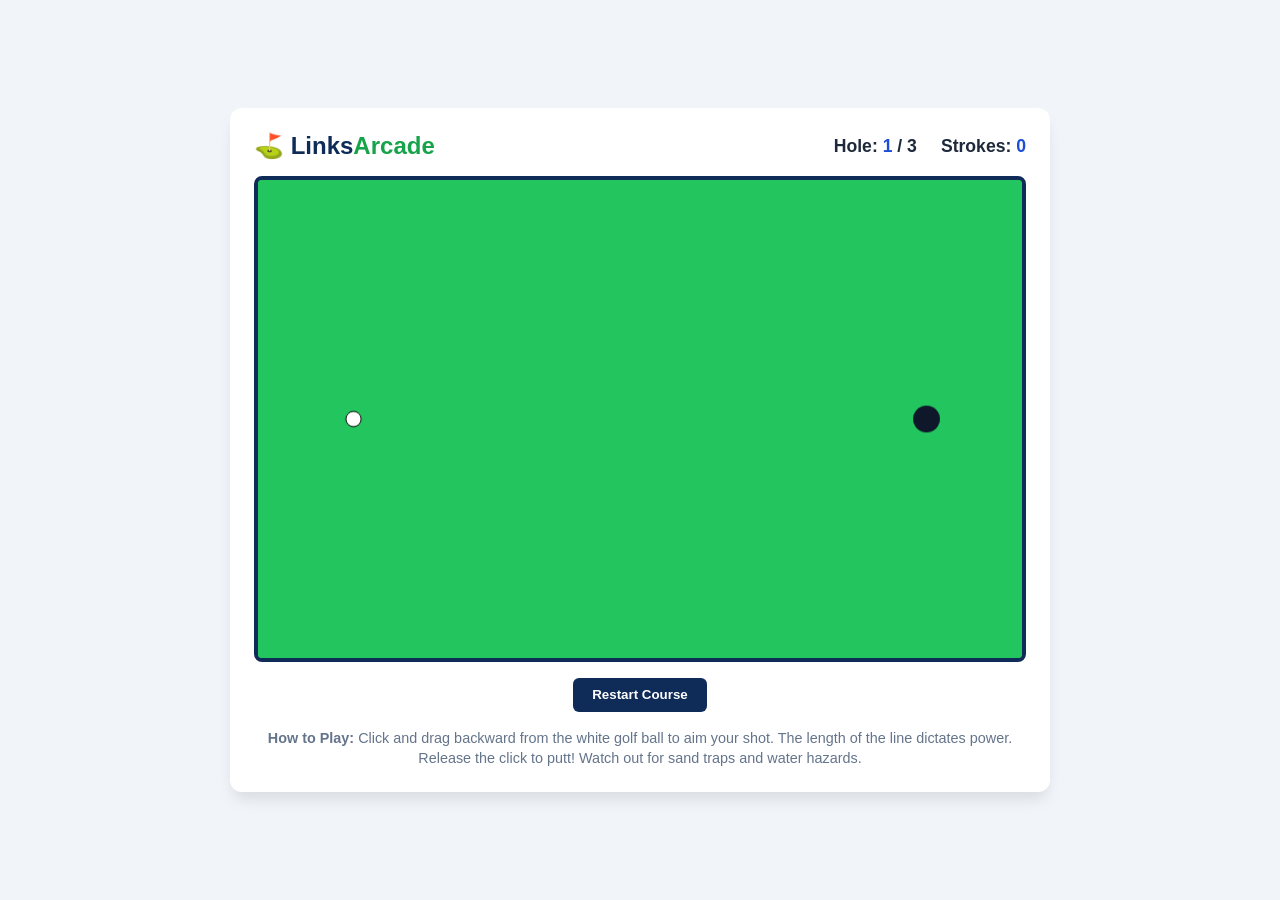
==== pages/game.html @ 9461be4b "added files for first time does not include images" ====
<!DOCTYPE html>
<html lang="en">
<head>
    <meta charset="UTF-8">
    <meta name="viewport" content="width=device-width, initial-scale=1.0">
    <title>Links Arcade | 2D Mini-Golf Game</title>
    <style>
        :root {
            --slate-blue: #0f2c59;
            --corporate-blue: #1d4ed8;
            --fairway-green: #16a34a;
            --white: #ffffff;
            --charcoal: #1e293b;
        }

        * { box-sizing: border-box; margin: 0; padding: 0; }
        body { 
            background-color: #f1f5f9; 
            color: var(--charcoal); 
            font-family: -apple-system, BlinkMacSystemFont, "Segoe UI", Roboto, sans-serif;
            display: flex;
            flex-direction: column;
            align-items: center;
            justify-content: center;
            min-height: 100vh;
            padding: 1rem;
        }

        .game-wrapper {
            background: var(--white);
            padding: 1.5rem;
            border-radius: 12px;
            box-shadow: 0 10px 15px -3px rgba(0,0,0,0.1);
            text-align: center;
            max-width: 820px;
            width: 100%;
        }

        .game-header {
            display: flex;
            justify-content: space-between;
            align-items: center;
            margin-bottom: 1rem;
        }

        h1 { font-size: 1.5rem; color: var(--slate-blue); font-weight: 800; }
        h1 span { color: var(--fairway-green); }

        .stats-display {
            display: flex;
            gap: 1.5rem;
            font-weight: 600;
            font-size: 1.1rem;
        }
        .stat-val { color: var(--corporate-blue); }

        canvas {
            background-color: #22c55e;
            border: 4px solid var(--slate-blue);
            border-radius: 8px;
            cursor: crosshair;
            display: block;
            margin: 0 auto;
            max-width: 100%;
        }

        .controls-tip {
            margin-top: 1rem;
            font-size: 0.9rem;
            color: #64748b;
            line-height: 1.4;
        }

        .btn-reset {
            margin-top: 1rem;
            padding: 0.6rem 1.2rem;
            background-color: var(--slate-blue);
            color: var(--white);
            border: none;
            border-radius: 6px;
            font-weight: 600;
            cursor: pointer;
            transition: background 0.2s;
        }
        .btn-reset:hover { background-color: var(--corporate-blue); }
    </style>
</head>
<body>

<div class="game-wrapper">
    <div class="game-header">
        <h1>⛳ Links<span>Arcade</span></h1>
        <div class="stats-display">
            <div>Hole: <span id="ui-hole" class="stat-val">1</span> / 3</div>
            <div>Strokes: <span id="ui-strokes" class="stat-val">0</span></div>
        </div>
    </div>

    <canvas id="gameCanvas" width="800" height="500"></canvas>

    <button class="btn-reset" onclick="resetEntireGame()">Restart Course</button>
    <div class="controls-tip">
        <strong>How to Play:</strong> Click and drag backward from the white golf ball to aim your shot. The length of the line dictates power. Release the click to putt! Watch out for sand traps and water hazards.
    </div>
</div>

<script>
    const canvas = document.getElementById('gameCanvas');
    const ctx = canvas.getContext('2d');

    // Game Core State Variables
    let currentLevel = 1;
    let totalStrokes = 0;
    
    // Physics Parameters
    const ball = { x: 100, y: 250, vx: 0, vy: 0, radius: 8, friction: 0.985 };
    const hole = { x: 700, y: 250, radius: 14 };
    
    let isDragging = false;
    let mouseStart = { x: 0, y: 0 };
    let mouseCurrent = { x: 0, y: 0 };

    // Hazard Object Maps
    let obstacles = [];
    let sandTraps = [];
    let waterHazards = [];

    function initLevel(level) {
        ball.vx = 0;
        ball.vy = 0;
        isDragging = false;
        
        document.getElementById('ui-hole').textContent = level;

        if (level === 1) {
            ball.x = 100; ball.y = 250;
            hole.x = 700; hole.y = 250;
            obstacles = []; sandTraps = []; waterHazards = [];
        } else if (level === 2) {
            ball.x = 100; ball.y = 150;
            hole.x = 700; hole.y = 350;
            // Vertical structural walls
            obstacles = [
                { x: 400, y: 0, w: 40, h: 320 }
            ];
            sandTraps = [
                { x: 200, y: 100, w: 120, h: 120 }
            ];
            waterHazards = [];
        } else if (level === 3) {
            ball.x = 100; ball.y = 250;
            hole.x = 700; hole.y = 250;
            obstacles = [];
            sandTraps = [
                { x: 500, y: 150, w: 100, h: 200 }
            ];
            waterHazards = [
                { x: 320, y: 120, w: 80, h: 260 }
            ];
        }
    }

    // Input Mechanics
    canvas.addEventListener('mousedown', (e) => {
        if (Math.abs(ball.vx) < 0.1 && Math.abs(ball.vy) < 0.1) {
            const rect = canvas.getBoundingClientRect();
            const mX = e.clientX - rect.left;
            const mY = e.clientY - rect.top;
            
            // Allow click anywhere near the ball
            if (Math.hypot(mX - ball.x, mY - ball.y) < 30) {
                isDragging = true;
                mouseStart = { x: ball.x, y: ball.y };
                mouseCurrent = { x: mX, y: mY };
            }
        }
    });

    canvas.addEventListener('mousemove', (e) => {
        if (!isDragging) return;
        const rect = canvas.getBoundingClientRect();
        mouseCurrent.x = e.clientX - rect.left;
        mouseCurrent.y = e.clientY - rect.top;
    });

    canvas.addEventListener('mouseup', () => {
        if (!isDragging) return;
        isDragging = false;
        
        // Calculate shot vectors based on drag distance
        const dx = ball.x - mouseCurrent.x;
        const dy = ball.y - mouseCurrent.y;
        
        // Applying scalar factor to control speed metrics
        ball.vx = dx * 0.12;
        ball.vy = dy * 0.12;
        
        totalStrokes++;
        document.getElementById('ui-strokes').textContent = totalStrokes;
    });

    function updatePhysics() {
        // Apply position progression step
        ball.x += ball.vx;
        ball.y += ball.vy;

        // Apply friction drag baseline
        let currentFriction = ball.friction;

        // Sand Trap Interaction Check
        sandTraps.forEach(trap => {
            if (ball.x > trap.x && ball.x < trap.x + trap.w && ball.y > trap.y && ball.y < trap.y + trap.h) {
                currentFriction = 0.82; // Significant dampening deceleration
            }
        });

        // Water Hazard Interaction Check
        waterHazards.forEach(water => {
            if (ball.x > water.x && ball.x < water.x + water.w && ball.y > water.y && ball.y < water.y + water.h) {
                // Reset ball position on penalty
                ball.vx = 0; ball.vy = 0;
                totalStrokes++;
                document.getElementById('ui-strokes').textContent = totalStrokes;
                initLevel(currentLevel);
                alert("Water Hazard! +1 Penalty Stroke applied.");
            }
        });

        ball.vx *= currentFriction;
        ball.vy *= currentFriction;

        // Outer Frame Bound Collisions
        if (ball.x - ball.radius < 0) { ball.x = ball.radius; ball.vx *= -1; }
        if (ball.x + ball.radius > canvas.width) { ball.x = canvas.width - ball.radius; ball.vx *= -1; }
        if (ball.y - ball.radius < 0) { ball.y = ball.radius; ball.vy *= -1; }
        if (ball.y + ball.radius > canvas.height) { ball.y = canvas.height - ball.radius; ball.vy *= -1; }

        // Rigid Obstacle Collision Check
        obstacles.forEach(obs => {
            if (ball.x + ball.radius > obs.x && ball.x - ball.radius < obs.x + obs.w &&
                ball.y + ball.radius > obs.y && ball.y - ball.radius < obs.y + obs.h) {
                
                // Determine collision face orientation
                const distLeft = Math.abs((ball.x + ball.radius) - obs.x);
                const distRight = Math.abs((ball.x - ball.radius) - (obs.x + obs.w));
                const distTop = Math.abs((ball.y + ball.radius) - obs.y);
                const distBottom = Math.abs((ball.y - ball.radius) - (obs.y + obs.h));

                const minDist = Math.min(distLeft, distRight, distTop, distBottom);

                if (minDist === distLeft) { ball.x = obs.x - ball.radius; ball.vx *= -1; }
                else if (minDist === distRight) { ball.x = obs.x + obs.w + ball.radius; ball.vx *= -1; }
                else if (minDist === distTop) { ball.y = obs.y - ball.radius; ball.vy *= -1; }
                else if (minDist === distBottom) { ball.y = obs.y + obs.h + ball.radius; ball.vy *= -1; }
            }
        });

        // Check if Ball Entered Hole
        const distToHole = Math.hypot(ball.x - hole.x, ball.y - hole.y);
        if (distToHole < hole.radius) {
            // Speed must be low enough to fall into the cup
            if (Math.hypot(ball.vx, ball.vy) < 3.5) {
                ball.vx = 0; ball.vy = 0;
                if (currentLevel < 3) {
                    alert(`Hole ${currentLevel} Complete! Nice Putt.`);
                    currentLevel++;
                    initLevel(currentLevel);
                } else {
                    alert(`Congratulations! You finished the course in ${totalStrokes} total strokes.`);
                    resetEntireGame();
                }
            }
        }
    }

    function draw() {
        // Render Fairway
        ctx.fillStyle = '#22c55e';
        ctx.fillRect(0, 0, canvas.width, canvas.height);

        // Draw Sand Traps
        ctx.fillStyle = '#fef08a';
        sandTraps.forEach(trap => ctx.fillRect(trap.x, trap.y, trap.w, trap.h));

        // Draw Water Hazards
        ctx.fillStyle = '#38bdf8';
        waterHazards.forEach(water => ctx.fillRect(water.x, water.y, water.w, water.h));

        // Draw Structural Obstacles
        ctx.fillStyle = '#475569';
        obstacles.forEach(obs => ctx.fillRect(obs.x, obs.y, obs.w, obs.h));

        // Draw Target Cup Hole
        ctx.beginPath();
        ctx.arc(hole.x, hole.y, hole.radius, 0, Math.PI * 2);
        ctx.fillStyle = '#0f172a';
        ctx.fill();
        ctx.closePath();

        // Draw Aiming Guide Vector Line
        if (isDragging) {
            ctx.beginPath();
            ctx.moveTo(ball.x, ball.y);
            // Dynamic opposite aiming pull vector computation
            const targetX = ball.x + (ball.x - mouseCurrent.x);
            const targetY = ball.y + (ball.y - mouseCurrent.y);
            ctx.lineTo(targetX, targetY);
            ctx.strokeStyle = '#ef4444';
            ctx.lineWidth = 3;
            ctx.setLineDash([4, 4]);
            ctx.stroke();
            ctx.setLineDash([]);
            ctx.closePath();
        }

        // Draw Golf Ball
        ctx.beginPath();
        ctx.arc(ball.x, ball.y, ball.radius, 0, Math.PI * 2);
        ctx.fillStyle = '#ffffff';
        ctx.fill();
        ctx.strokeStyle = '#000000';
        ctx.lineWidth = 1;
        ctx.stroke();
        ctx.closePath();
    }

    function gameLoop() {
        updatePhysics();
        draw();
        requestAnimationFrame(gameLoop);
    }

    function resetEntireGame() {
        currentLevel = 1;
        totalStrokes = 0;
        document.getElementById('ui-strokes').textContent = totalStrokes;
        initLevel(currentLevel);
    }

    // Start App Routine
    initLevel(currentLevel);
    gameLoop();
</script>
</body>
</html>
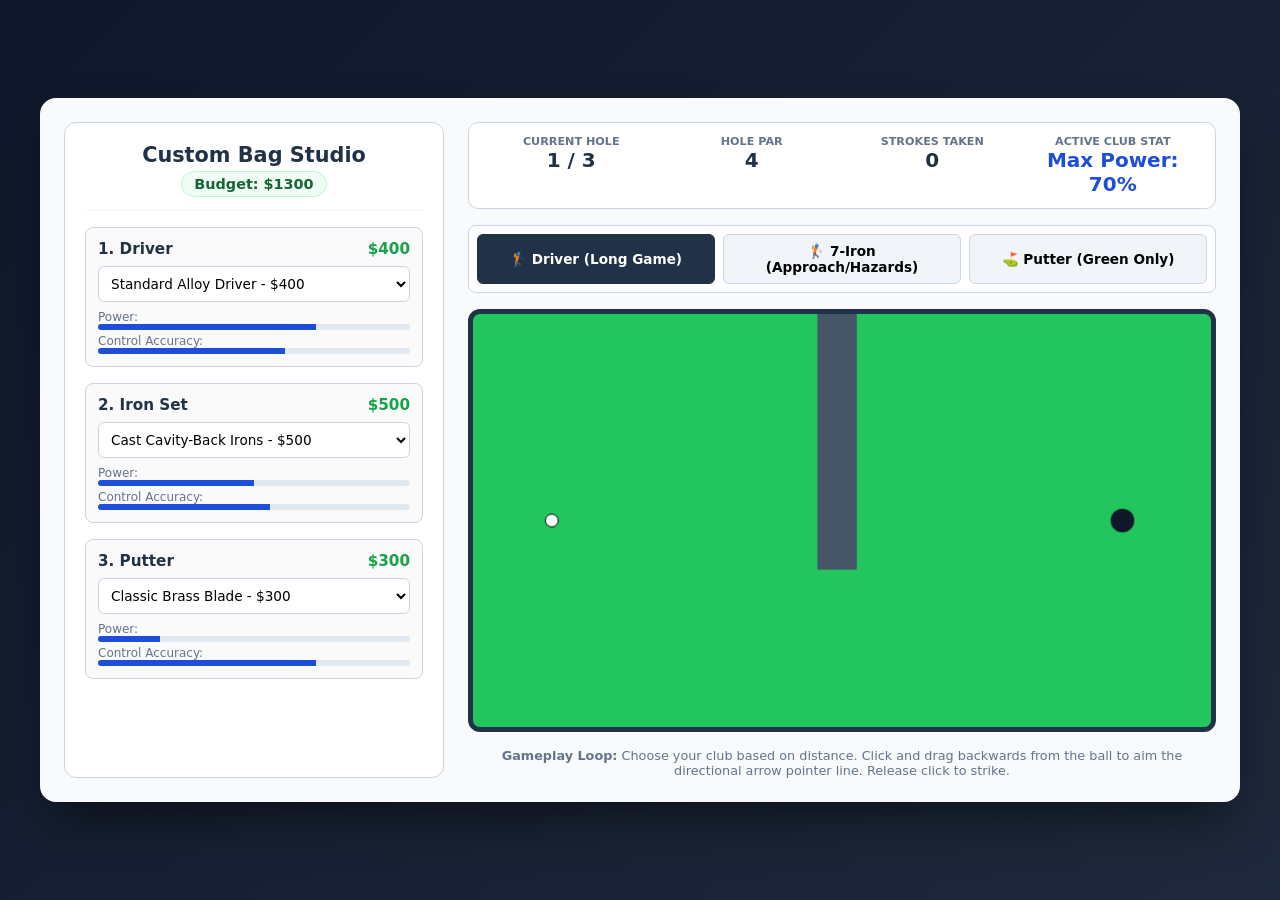
==== commit bd70822f: "Final Upload" ====
--- a/pages/game.html
+++ b/pages/game.html
@@ -3,176 +3,327 @@
 <head>
     <meta charset="UTF-8">
     <meta name="viewport" content="width=device-width, initial-scale=1.0">
-    <title>Links Arcade | 2D Mini-Golf Game</title>
+    <title>Pro Shop & Links Arcade</title>
     <style>
         :root {
-            --slate-blue: #0f2c59;
+            --slate-navy: #213248;
             --corporate-blue: #1d4ed8;
-            --fairway-green: #16a34a;
+            --golf-green: #16a34a;
+            --bg-light: #f8fafc;
             --white: #ffffff;
-            --charcoal: #1e293b;
-        }
-
-        * { box-sizing: border-box; margin: 0; padding: 0; }
-        body { 
-            background-color: #f1f5f9; 
-            color: var(--charcoal); 
-            font-family: -apple-system, BlinkMacSystemFont, "Segoe UI", Roboto, sans-serif;
+            --border: #cbd5e1;
+        }
+
+        * { box-sizing: border-box; margin: 0; padding: 0; font-family: system-ui, -apple-system, sans-serif; }
+        body {
+            background: linear-gradient(135deg, #0f172a 0%, #1e293b 100%);
+            color: #334155;
+            min-height: 100vh;
+            padding: 1.5rem;
+            display: flex;
+            justify-content: center;
+            align-items: center;
+        }
+
+        .main-app-container {
+            display: grid;
+            grid-template-columns: 380px 1fr;
+            gap: 1.5rem;
+            background: var(--bg-light);
+            padding: 1.5rem;
+            border-radius: 16px;
+            box-shadow: 0 25px 50px -12px rgba(0,0,0,0.5);
+            max-width: 1200px;
+            width: 100%;
+        }
+
+        /* Pro Shop Column */
+        .pro-shop-panel {
+            background: var(--white);
+            border: 1px solid var(--border);
+            border-radius: 12px;
+            padding: 1.25rem;
             display: flex;
             flex-direction: column;
-            align-items: center;
-            justify-content: center;
-            min-height: 100vh;
-            padding: 1rem;
-        }
-
-        .game-wrapper {
+            gap: 1rem;
+        }
+
+        .shop-header {
+            border-bottom: 2px solid var(--bg-light);
+            padding-bottom: 0.75rem;
+            text-align: center;
+        }
+        .shop-header h2 { font-size: 1.3rem; color: var(--slate-navy); font-weight: 800; }
+        .budget-badge {
+            background: #f0fdf4;
+            color: #166534;
+            padding: 0.25rem 0.75rem;
+            border-radius: 20px;
+            font-weight: 700;
+            display: inline-block;
+            margin-top: 0.25rem;
+            font-size: 0.9rem;
+            border: 1px solid #bbf7d0;
+        }
+
+        .club-config-card {
+            background: #fafafa;
+            border: 1px solid var(--border);
+            border-radius: 8px;
+            padding: 0.75rem;
+        }
+        .club-title { font-weight: 700; font-size: 0.95rem; color: var(--slate-navy); margin-bottom: 0.5rem; display: flex; justify-content: space-between;}
+        
+        select {
+            width: 100%;
+            padding: 0.5rem;
+            border-radius: 6px;
+            border: 1px solid var(--border);
             background: var(--white);
-            padding: 1.5rem;
+            font-size: 0.85rem;
+            font-weight: 500;
+            margin-bottom: 0.5rem;
+        }
+
+        .stat-bars { font-size: 0.75rem; color: #64748b; }
+        .bar-container { display: flex; align-items: center; gap: 0.5rem; margin-top: 0.15rem; }
+        .bar { height: 6px; background: #e2e8f0; flex: 1; border-radius: 3px; overflow: hidden; }
+        .fill { height: 100%; background: var(--corporate-blue); }
+
+        /* Game Column */
+        .game-panel {
+            display: flex;
+            flex-direction: column;
+            gap: 1rem;
+        }
+
+        .game-hud {
+            display: grid;
+            grid-template-columns: repeat(4, 1fr);
+            background: var(--white);
+            padding: 0.75rem;
+            border-radius: 10px;
+            border: 1px solid var(--border);
+            text-align: center;
+        }
+        .hud-item h4 { font-size: 0.7rem; text-transform: uppercase; color: #64748b; }
+        .hud-item p { font-size: 1.25rem; font-weight: 800; color: var(--slate-navy); }
+
+        /* Bag Selector Bar */
+        .bag-inventory-selector {
+            display: flex;
+            gap: 0.5rem;
+            background: var(--white);
+            padding: 0.5rem;
+            border-radius: 8px;
+            border: 1px solid var(--border);
+        }
+        .inventory-btn {
+            flex: 1;
+            padding: 0.5rem;
+            border: 1px solid var(--border);
+            background: #f1f5f9;
+            border-radius: 6px;
+            font-size: 0.85rem;
+            font-weight: 700;
+            cursor: pointer;
+            transition: all 0.15s;
+        }
+        .inventory-btn.active {
+            background: var(--slate-navy);
+            color: var(--white);
+            border-color: var(--slate-navy);
+        }
+
+        canvas {
+            background-color: #15803d;
+            border: 5px solid var(--slate-navy);
             border-radius: 12px;
-            box-shadow: 0 10px 15px -3px rgba(0,0,0,0.1);
+            display: block;
+            box-shadow: inset 0 4px 10px rgba(0,0,0,0.2);
+            cursor: crosshair;
+            max-width: 100%;
+        }
+
+        .footer-tips {
+            font-size: 0.8rem;
+            color: #64748b;
             text-align: center;
-            max-width: 820px;
-            width: 100%;
-        }
-
-        .game-header {
-            display: flex;
-            justify-content: space-between;
-            align-items: center;
-            margin-bottom: 1rem;
-        }
-
-        h1 { font-size: 1.5rem; color: var(--slate-blue); font-weight: 800; }
-        h1 span { color: var(--fairway-green); }
-
-        .stats-display {
-            display: flex;
-            gap: 1.5rem;
-            font-weight: 600;
-            font-size: 1.1rem;
-        }
-        .stat-val { color: var(--corporate-blue); }
-
-        canvas {
-            background-color: #22c55e;
-            border: 4px solid var(--slate-blue);
-            border-radius: 8px;
-            cursor: crosshair;
-            display: block;
-            margin: 0 auto;
-            max-width: 100%;
-        }
-
-        .controls-tip {
-            margin-top: 1rem;
-            font-size: 0.9rem;
-            color: #64748b;
-            line-height: 1.4;
-        }
-
-        .btn-reset {
-            margin-top: 1rem;
-            padding: 0.6rem 1.2rem;
-            background-color: var(--slate-blue);
-            color: var(--white);
-            border: none;
-            border-radius: 6px;
-            font-weight: 600;
-            cursor: pointer;
-            transition: background 0.2s;
-        }
-        .btn-reset:hover { background-color: var(--corporate-blue); }
+        }
     </style>
 </head>
 <body>
 
-<div class="game-wrapper">
-    <div class="game-header">
-        <h1>⛳ Links<span>Arcade</span></h1>
-        <div class="stats-display">
-            <div>Hole: <span id="ui-hole" class="stat-val">1</span> / 3</div>
-            <div>Strokes: <span id="ui-strokes" class="stat-val">0</span></div>
+<div class="main-app-container">
+    
+    <div class="pro-shop-panel">
+        <div class="shop-header">
+            <h2>Custom Bag Studio</h2>
+            <div class="budget-badge">Budget: $<span id="ui-budget">2500</span></div>
+        </div>
+
+        <div class="club-config-card">
+            <div class="club-title"><span>1. Driver</span> <span id="cost-driver" style="color: #16a34a;">$0</span></div>
+            <select id="select-driver" onchange="buildBag()">
+                <option value="base" data-cost="400" data-pow="70" data-acc="60">Standard Alloy Driver - $400</option>
+                <option value="titanium" data-cost="800" data-pow="95" data-acc="50">Beta-Titanium Matrix - $800</option>
+                <option value="carbon" data-cost="1100" data-pow="85" data-acc="85">Carbon Composite Stealth - $1100</option>
+            </select>
+            <div class="stat-bars">
+                <div>Power: <div class="bar"><div class="fill" id="bar-d-pow" style="width: 70%;"></div></div></div>
+                <div style="margin-top: 0.25rem;">Control Accuracy: <div class="bar"><div class="fill" id="bar-d-acc" style="width: 60%;"></div></div></div>
+            </div>
+        </div>
+
+        <div class="club-config-card">
+            <div class="club-title"><span>2. Iron Set</span> <span id="cost-irons" style="color: #16a34a;">$0</span></div>
+            <select id="select-irons" onchange="buildBag()">
+                <option value="cast" data-cost="500" data-pow="50" data-acc="55">Cast Cavity-Back Irons - $500</option>
+                <option value="forged" data-cost="900" data-pow="60" data-acc="85">Forged Carbon Steel Blades - $900</option>
+            </select>
+            <div class="stat-bars">
+                <div>Power: <div class="bar"><div class="fill" id="bar-i-pow" style="width: 50%;"></div></div></div>
+                <div style="margin-top: 0.25rem;">Control Accuracy: <div class="bar"><div class="fill" id="bar-i-acc" style="width: 55%;"></div></div></div>
+            </div>
+        </div>
+
+        <div class="club-config-card">
+            <div class="club-title"><span>3. Putter</span> <span id="cost-putter" style="color: #16a34a;">$0</span></div>
+            <select id="select-putter" onchange="buildBag()">
+                <option value="blade" data-cost="300" data-pow="20" data-acc="70">Classic Brass Blade - $300</option>
+                <option value="mallet" data-cost="500" data-pow="25" data-acc="95">High-MOI Mallet Putter - $500</option>
+            </select>
+            <div class="stat-bars">
+                <div>Power: <div class="bar"><div class="fill" id="bar-p-pow" style="width: 20%;"></div></div></div>
+                <div style="margin-top: 0.25rem;">Control Accuracy: <div class="bar"><div class="fill" id="bar-p-acc" style="width: 70%;"></div></div></div>
+            </div>
+        </div>
+        
+        <div id="shop-warning" style="color: #dc2626; font-size: 0.8rem; font-weight: 600; text-align: center; display: none;">
+            ⚠️ Over Budget! Downgrade components to play.
         </div>
     </div>
 
-    <canvas id="gameCanvas" width="800" height="500"></canvas>
-
-    <button class="btn-reset" onclick="resetEntireGame()">Restart Course</button>
-    <div class="controls-tip">
-        <strong>How to Play:</strong> Click and drag backward from the white golf ball to aim your shot. The length of the line dictates power. Release the click to putt! Watch out for sand traps and water hazards.
+    <div class="game-panel">
+        <div class="game-hud">
+            <div class="hud-item"><h4>Current Hole</h4><p id="hud-hole">1 / 3</p></div>
+            <div class="hud-item"><h4>Hole Par</h4><p id="hud-par">4</p></div>
+            <div class="hud-item"><h4>Strokes Taken</h4><p id="hud-strokes">0</p></div>
+            <div class="hud-item"><h4>Active Club Stat</h4><p id="hud-club-power" style="color: var(--corporate-blue);">Power: 70%</p></div>
+        </div>
+
+        <div class="bag-inventory-selector">
+            <button id="equip-driver" class="inventory-btn active" onclick="equipClub('driver')">🏌️ Driver (Long Game)</button>
+            <button id="equip-irons" class="inventory-btn" onclick="equipClub('irons')">🏌️ 7-Iron (Approach/Hazards)</button>
+            <button id="equip-putter" class="inventory-btn" onclick="equipClub('putter')">⛳ Putter (Green Only)</button>
+        </div>
+
+        <canvas id="golfBagCanvas" width="750" height="420"></canvas>
+        
+        <div class="footer-tips">
+            <strong>Gameplay Loop:</strong> Choose your club based on distance. Click and drag backwards from the ball to aim the directional arrow pointer line. Release click to strike.
+        </div>
     </div>
 </div>
 
 <script>
-    const canvas = document.getElementById('gameCanvas');
+    const canvas = document.getElementById('golfBagCanvas');
     const ctx = canvas.getContext('2d');
 
-    // Game Core State Variables
-    let currentLevel = 1;
-    let totalStrokes = 0;
-    
-    // Physics Parameters
-    const ball = { x: 100, y: 250, vx: 0, vy: 0, radius: 8, friction: 0.985 };
-    const hole = { x: 700, y: 250, radius: 14 };
-    
+    // Live Equipment State Specs
+    let bagConfig = {
+        driver: { power: 70, accuracy: 60, cost: 400 },
+        irons: { power: 50, accuracy: 55, cost: 500 },
+        putter: { power: 20, accuracy: 70, cost: 300 }
+    };
+    let activeClub = 'driver';
+    let isBagValid = true;
+
+    // Game Physics Engine State 
+    let currentHoleIdx = 0;
+    let strokes = 0;
+    const ball = { x: 80, y: 210, vx: 0, vy: 0, radius: 6.5, friction: 0.98 };
+    const hole = { x: 660, y: 210, radius: 12 };
     let isDragging = false;
-    let mouseStart = { x: 0, y: 0 };
     let mouseCurrent = { x: 0, y: 0 };
 
-    // Hazard Object Maps
-    let obstacles = [];
-    let sandTraps = [];
-    let waterHazards = [];
-
-    function initLevel(level) {
-        ball.vx = 0;
-        ball.vy = 0;
-        isDragging = false;
+    // Hole Geometries Mapping Index
+    const levels = [
+        { par: 4, bx: 80, by: 210, hx: 660, hy: 210, obstacles: [{x: 350, y: 0, w: 40, h: 260}], sand: [], water: [] },
+        { par: 3, bx: 80, by: 100, hx: 680, hy: 320, obstacles: [], sand: [{x: 550, y: 260, w: 160, h: 130}], water: [{x: 280, y: 0, w: 100, h: 280}] },
+        { par: 5, bx: 80, by: 210, hx: 680, hy: 210, obstacles: [{x: 250, y: 150, w: 30, h: 270}, {x: 480, y: 0, w: 30, h: 270}], sand: [{x: 550, y: 140, w: 80, h: 140}], water: [] }
+    ];
+
+    function buildBag() {
+        // Read values from select dropdowns dynamically
+        const dOpt = document.getElementById('select-driver').selectedOptions[0];
+        const iOpt = document.getElementById('select-irons').selectedOptions[0];
+        const pOpt = document.getElementById('select-putter').selectedOptions[0];
+
+        bagConfig.driver = { power: parseInt(dOpt.dataset.pow), accuracy: parseInt(dOpt.dataset.acc), cost: parseInt(dOpt.dataset.cost) };
+        bagConfig.irons = { power: parseInt(iOpt.dataset.pow), accuracy: parseInt(iOpt.dataset.acc), cost: parseInt(iOpt.dataset.cost) };
+        bagConfig.putter = { power: parseInt(pOpt.dataset.pow), accuracy: parseInt(pOpt.dataset.acc), cost: parseInt(pOpt.dataset.cost) };
+
+        // Update UI Progress Bars
+        document.getElementById('bar-d-pow').style.width = bagConfig.driver.power + '%';
+        document.getElementById('bar-d-acc').style.width = bagConfig.driver.accuracy + '%';
+        document.getElementById('bar-i-pow').style.width = bagConfig.irons.power + '%';
+        document.getElementById('bar-i-acc').style.width = bagConfig.irons.accuracy + '%';
+        document.getElementById('bar-p-pow').style.width = bagConfig.putter.power + '%';
+        document.getElementById('bar-p-acc').style.width = bagConfig.putter.accuracy + '%';
+
+        // Budget Accounting Audit Block
+        const totalSpent = bagConfig.driver.cost + bagConfig.irons.cost + bagConfig.putter.cost;
+        const remaining = 2500 - totalSpent;
+        document.getElementById('ui-budget').textContent = remaining;
+
+        document.getElementById('cost-driver').textContent = `$${bagConfig.driver.cost}`;
+        document.getElementById('cost-irons').textContent = `$${bagConfig.irons.cost}`;
+        document.getElementById('cost-putter').textContent = `$${bagConfig.putter.cost}`;
+
+        if (remaining < 0) {
+            isBagValid = false;
+            document.getElementById('shop-warning').style.display = 'block';
+        } else {
+            isBagValid = true;
+            document.getElementById('shop-warning').style.display = 'none';
+        }
+        equipClub(activeClub);
+    }
+
+    function equipClub(clubType) {
+        activeClub = clubType;
+        document.getElementById('equip-driver').classList.toggle('active', clubType === 'driver');
+        document.getElementById('equip-irons').classList.toggle('active', clubType === 'irons');
+        document.getElementById('equip-putter').classList.toggle('active', clubType === 'putter');
+
+        document.getElementById('hud-club-power').textContent = `Max Power: ${bagConfig[clubType].power}%`;
+    }
+
+    function initHole(idx) {
+        const lvl = levels[idx];
+        ball.x = lvl.bx; ball.y = lvl.by;
+        ball.vx = 0; ball.vy = 0;
+        hole.x = lvl.hx; hole.y = lvl.hy;
+        strokes = 0;
         
-        document.getElementById('ui-hole').textContent = level;
-
-        if (level === 1) {
-            ball.x = 100; ball.y = 250;
-            hole.x = 700; hole.y = 250;
-            obstacles = []; sandTraps = []; waterHazards = [];
-        } else if (level === 2) {
-            ball.x = 100; ball.y = 150;
-            hole.x = 700; hole.y = 350;
-            // Vertical structural walls
-            obstacles = [
-                { x: 400, y: 0, w: 40, h: 320 }
-            ];
-            sandTraps = [
-                { x: 200, y: 100, w: 120, h: 120 }
-            ];
-            waterHazards = [];
-        } else if (level === 3) {
-            ball.x = 100; ball.y = 250;
-            hole.x = 700; hole.y = 250;
-            obstacles = [];
-            sandTraps = [
-                { x: 500, y: 150, w: 100, h: 200 }
-            ];
-            waterHazards = [
-                { x: 320, y: 120, w: 80, h: 260 }
-            ];
-        }
+        document.getElementById('hud-hole').textContent = `${idx + 1} / 3`;
+        document.getElementById('hud-par').textContent = lvl.par;
+        document.getElementById('hud-strokes').textContent = strokes;
     }
 
-    // Input Mechanics
+    // Canvas Mouse Vector Aim Event Ingestion Loops
     canvas.addEventListener('mousedown', (e) => {
-        if (Math.abs(ball.vx) < 0.1 && Math.abs(ball.vy) < 0.1) {
-            const rect = canvas.getBoundingClientRect();
-            const mX = e.clientX - rect.left;
-            const mY = e.clientY - rect.top;
-            
-            // Allow click anywhere near the ball
-            if (Math.hypot(mX - ball.x, mY - ball.y) < 30) {
-                isDragging = true;
-                mouseStart = { x: ball.x, y: ball.y };
-                mouseCurrent = { x: mX, y: mY };
-            }
+        if (!isBagValid) return; // Prevent shooting if over budget
+        if (Math.hypot(ball.vx, ball.vy) > 0.15) return; // Must be at rest
+
+        const rect = canvas.getBoundingClientRect();
+        const mX = e.clientX - rect.left;
+        const mY = e.clientY - rect.top;
+
+        if (Math.hypot(mX - ball.x, mY - ball.y) < 30) {
+            isDragging = true;
+            mouseCurrent = { x: mX, y: mY };
         }
     });
 
@@ -186,160 +337,169 @@
     canvas.addEventListener('mouseup', () => {
         if (!isDragging) return;
         isDragging = false;
+
+        let dx = ball.x - mouseCurrent.x;
+        let dy = ball.y - mouseCurrent.y;
+        let pullDist = Math.hypot(dx, dy);
+
+        if (pullDist < 3) return;
+
+        // Apply Club Configuration Multipliers to Velocity Calculation
+        const clubMultiplier = bagConfig[activeClub].power / 100;
         
-        // Calculate shot vectors based on drag distance
-        const dx = ball.x - mouseCurrent.x;
-        const dy = ball.y - mouseCurrent.y;
-        
-        // Applying scalar factor to control speed metrics
-        ball.vx = dx * 0.12;
-        ball.vy = dy * 0.12;
-        
-        totalStrokes++;
-        document.getElementById('ui-strokes').textContent = totalStrokes;
+        // Drivers cannot putt effectively; Putters cannot drive long range
+        let powerScalar = 0.14 * clubMultiplier;
+        if (activeClub === 'putter' && pullDist > 60) pullDist = 60; // Putter ceiling cap
+
+        ball.vx = dx * powerScalar;
+        ball.vy = dy * powerScalar;
+
+        strokes++;
+        document.getElementById('hud-strokes').textContent = strokes;
     });
 
-    function updatePhysics() {
-        // Apply position progression step
+    function physicsTick() {
+        const lvl = levels[currentHoleIdx];
         ball.x += ball.vx;
         ball.y += ball.vy;
 
-        // Apply friction drag baseline
         let currentFriction = ball.friction;
 
-        // Sand Trap Interaction Check
-        sandTraps.forEach(trap => {
-            if (ball.x > trap.x && ball.x < trap.x + trap.w && ball.y > trap.y && ball.y < trap.y + trap.h) {
-                currentFriction = 0.82; // Significant dampening deceleration
+        // Check Sand Trap Drag Dampening Matrix
+        lvl.sand.forEach(s => {
+            if (ball.x > s.x && ball.x < s.x + s.w && ball.y > s.y && ball.y < s.y + s.h) {
+                currentFriction = 0.85; // Heavy deceleration drag
             }
         });
 
-        // Water Hazard Interaction Check
-        waterHazards.forEach(water => {
-            if (ball.x > water.x && ball.x < water.x + water.w && ball.y > water.y && ball.y < water.y + water.h) {
-                // Reset ball position on penalty
+        // Check Water Hazard Drop Execution Loop
+        lvl.water.forEach(w => {
+            if (ball.x > w.x && ball.x < w.x + w.w && ball.y > w.y && ball.y < w.y + w.h) {
                 ball.vx = 0; ball.vy = 0;
-                totalStrokes++;
-                document.getElementById('ui-strokes').textContent = totalStrokes;
-                initLevel(currentLevel);
-                alert("Water Hazard! +1 Penalty Stroke applied.");
+                ball.x = lvl.bx; ball.y = lvl.by; // Reset to Tee box
+                strokes++;
+                document.getElementById('hud-strokes').textContent = strokes;
+                alert("Water Hazard Drop! +1 Penalty stroke applied.");
             }
         });
 
         ball.vx *= currentFriction;
         ball.vy *= currentFriction;
 
-        // Outer Frame Bound Collisions
+        // Canvas Boundary Rebounds
         if (ball.x - ball.radius < 0) { ball.x = ball.radius; ball.vx *= -1; }
         if (ball.x + ball.radius > canvas.width) { ball.x = canvas.width - ball.radius; ball.vx *= -1; }
         if (ball.y - ball.radius < 0) { ball.y = ball.radius; ball.vy *= -1; }
         if (ball.y + ball.radius > canvas.height) { ball.y = canvas.height - ball.radius; ball.vy *= -1; }
 
-        // Rigid Obstacle Collision Check
-        obstacles.forEach(obs => {
-            if (ball.x + ball.radius > obs.x && ball.x - ball.radius < obs.x + obs.w &&
-                ball.y + ball.radius > obs.y && ball.y - ball.radius < obs.y + obs.h) {
+        // Hard Obstacle Rect Wall Vector Inversion Loops
+        lvl.obstacles.forEach(o => {
+            if (ball.x + ball.radius > o.x && ball.x - ball.radius < o.x + o.w &&
+                ball.y + ball.radius > o.y && ball.y - ball.radius < o.y + o.h) {
                 
-                // Determine collision face orientation
-                const distLeft = Math.abs((ball.x + ball.radius) - obs.x);
-                const distRight = Math.abs((ball.x - ball.radius) - (obs.x + obs.w));
-                const distTop = Math.abs((ball.y + ball.radius) - obs.y);
-                const distBottom = Math.abs((ball.y - ball.radius) - (obs.y + obs.h));
-
-                const minDist = Math.min(distLeft, distRight, distTop, distBottom);
-
-                if (minDist === distLeft) { ball.x = obs.x - ball.radius; ball.vx *= -1; }
-                else if (minDist === distRight) { ball.x = obs.x + obs.w + ball.radius; ball.vx *= -1; }
-                else if (minDist === distTop) { ball.y = obs.y - ball.radius; ball.vy *= -1; }
-                else if (minDist === distBottom) { ball.y = obs.y + obs.h + ball.radius; ball.vy *= -1; }
+                let dL = Math.abs((ball.x + ball.radius) - o.x);
+                let dR = Math.abs((ball.x - ball.radius) - (o.x + o.w));
+                let dT = Math.abs((ball.y + ball.radius) - o.y);
+                let dB = Math.abs((ball.y - ball.radius) - (o.y + o.h));
+                let min = Math.min(dL, dR, dT, dB);
+
+                if (min === dL) { ball.x = o.x - ball.radius; ball.vx *= -1; }
+                else if (min === dR) { ball.x = o.x + o.w + ball.radius; ball.vx *= -1; }
+                else if (min === dT) { ball.y = o.y - ball.radius; ball.vy *= -1; }
+                else if (min === dB) { ball.y = o.y + o.h + ball.radius; ball.vy *= -1; }
             }
         });
 
-        // Check if Ball Entered Hole
-        const distToHole = Math.hypot(ball.x - hole.x, ball.y - hole.y);
-        if (distToHole < hole.radius) {
-            // Speed must be low enough to fall into the cup
-            if (Math.hypot(ball.vx, ball.vy) < 3.5) {
-                ball.vx = 0; ball.vy = 0;
-                if (currentLevel < 3) {
-                    alert(`Hole ${currentLevel} Complete! Nice Putt.`);
-                    currentLevel++;
-                    initLevel(currentLevel);
-                } else {
-                    alert(`Congratulations! You finished the course in ${totalStrokes} total strokes.`);
-                    resetEntireGame();
-                }
+        // Intersection Cup Sink Conditions
+        const distToCup = Math.hypot(ball.x - hole.x, ball.y - hole.y);
+        if (distToCup < hole.radius && Math.hypot(ball.vx, ball.vy) < 2.5) {
+            ball.vx = 0; ball.vy = 0;
+            alert(`Hole Completed in ${strokes} strokes!`);
+            
+            if (currentHoleIdx < levels.length - 1) {
+                currentHoleIdx++;
+                initHole(currentHoleIndex = currentHoleIdx);
+            } else {
+                alert("Championship Complete! Returning to Hole 1.");
+                currentHoleIdx = 0;
+                initHole(0);
             }
         }
     }
 
-    function draw() {
-        // Render Fairway
+    function renderScene() {
+        // Render Green Turf Canvas Base
         ctx.fillStyle = '#22c55e';
         ctx.fillRect(0, 0, canvas.width, canvas.height);
 
-        // Draw Sand Traps
+        const lvl = levels[currentHoleIdx];
+
+        // Draw Sand Trap Patches
         ctx.fillStyle = '#fef08a';
-        sandTraps.forEach(trap => ctx.fillRect(trap.x, trap.y, trap.w, trap.h));
-
-        // Draw Water Hazards
+        lvl.sand.forEach(s => ctx.fillRect(s.x, s.y, s.w, s.h));
+
+        // Draw Deep Water Channels
         ctx.fillStyle = '#38bdf8';
-        waterHazards.forEach(water => ctx.fillRect(water.x, water.y, water.w, water.h));
-
-        // Draw Structural Obstacles
+        lvl.water.forEach(w => ctx.fillRect(w.x, w.y, w.w, w.h));
+
+        // Draw Concrete Obstacle Block Layouts
         ctx.fillStyle = '#475569';
-        obstacles.forEach(obs => ctx.fillRect(obs.x, obs.y, obs.w, obs.h));
-
-        // Draw Target Cup Hole
+        lvl.obstacles.forEach(o => ctx.fillRect(o.x, o.y, o.w, o.h));
+
+        // Draw Hole Cup
         ctx.beginPath();
         ctx.arc(hole.x, hole.y, hole.radius, 0, Math.PI * 2);
         ctx.fillStyle = '#0f172a';
         ctx.fill();
         ctx.closePath();
 
-        // Draw Aiming Guide Vector Line
+        // Draw Aiming Guide Trajectory Trace Line
         if (isDragging) {
             ctx.beginPath();
             ctx.moveTo(ball.x, ball.y);
-            // Dynamic opposite aiming pull vector computation
             const targetX = ball.x + (ball.x - mouseCurrent.x);
             const targetY = ball.y + (ball.y - mouseCurrent.y);
             ctx.lineTo(targetX, targetY);
             ctx.strokeStyle = '#ef4444';
-            ctx.lineWidth = 3;
+            ctx.lineWidth = 2.5;
             ctx.setLineDash([4, 4]);
             ctx.stroke();
             ctx.setLineDash([]);
             ctx.closePath();
         }
 
-        // Draw Golf Ball
+        // Draw Golf Ball Asset
         ctx.beginPath();
         ctx.arc(ball.x, ball.y, ball.radius, 0, Math.PI * 2);
-        ctx.fillStyle = '#ffffff';
+        ctx.fillStyle = !isBagValid ? '#94a3b8' : '#ffffff';
         ctx.fill();
         ctx.strokeStyle = '#000000';
         ctx.lineWidth = 1;
         ctx.stroke();
         ctx.closePath();
+
+        // Display Operational Shop Intercept Lock Overlay
+        if (!isBagValid) {
+            ctx.fillStyle = 'rgba(15, 23, 42, 0.75)';
+            ctx.fillRect(0, 0, canvas.width, canvas.height);
+            ctx.fillStyle = '#ffffff';
+            ctx.font = 'bold 16px system-ui';
+            ctx.textAlign = 'center';
+            ctx.fillText('BAG OVER BUDGET: ADJUST LOADS IN STUDIO TO UNLOCK', canvas.width / 2, canvas.height / 2);
+        }
     }
 
-    function gameLoop() {
-        updatePhysics();
-        draw();
-        requestAnimationFrame(gameLoop);
+    function mainAppLoop() {
+        physicsTick();
+        renderScene();
+        requestAnimationFrame(mainAppLoop);
     }
 
-    function resetEntireGame() {
-        currentLevel = 1;
-        totalStrokes = 0;
-        document.getElementById('ui-strokes').textContent = totalStrokes;
-        initLevel(currentLevel);
-    }
-
-    // Start App Routine
-    initLevel(currentLevel);
-    gameLoop();
+    // Boot Routines
+    buildBag();
+    initHole(0);
+    mainAppLoop();
 </script>
+
 </body>
 </html>
